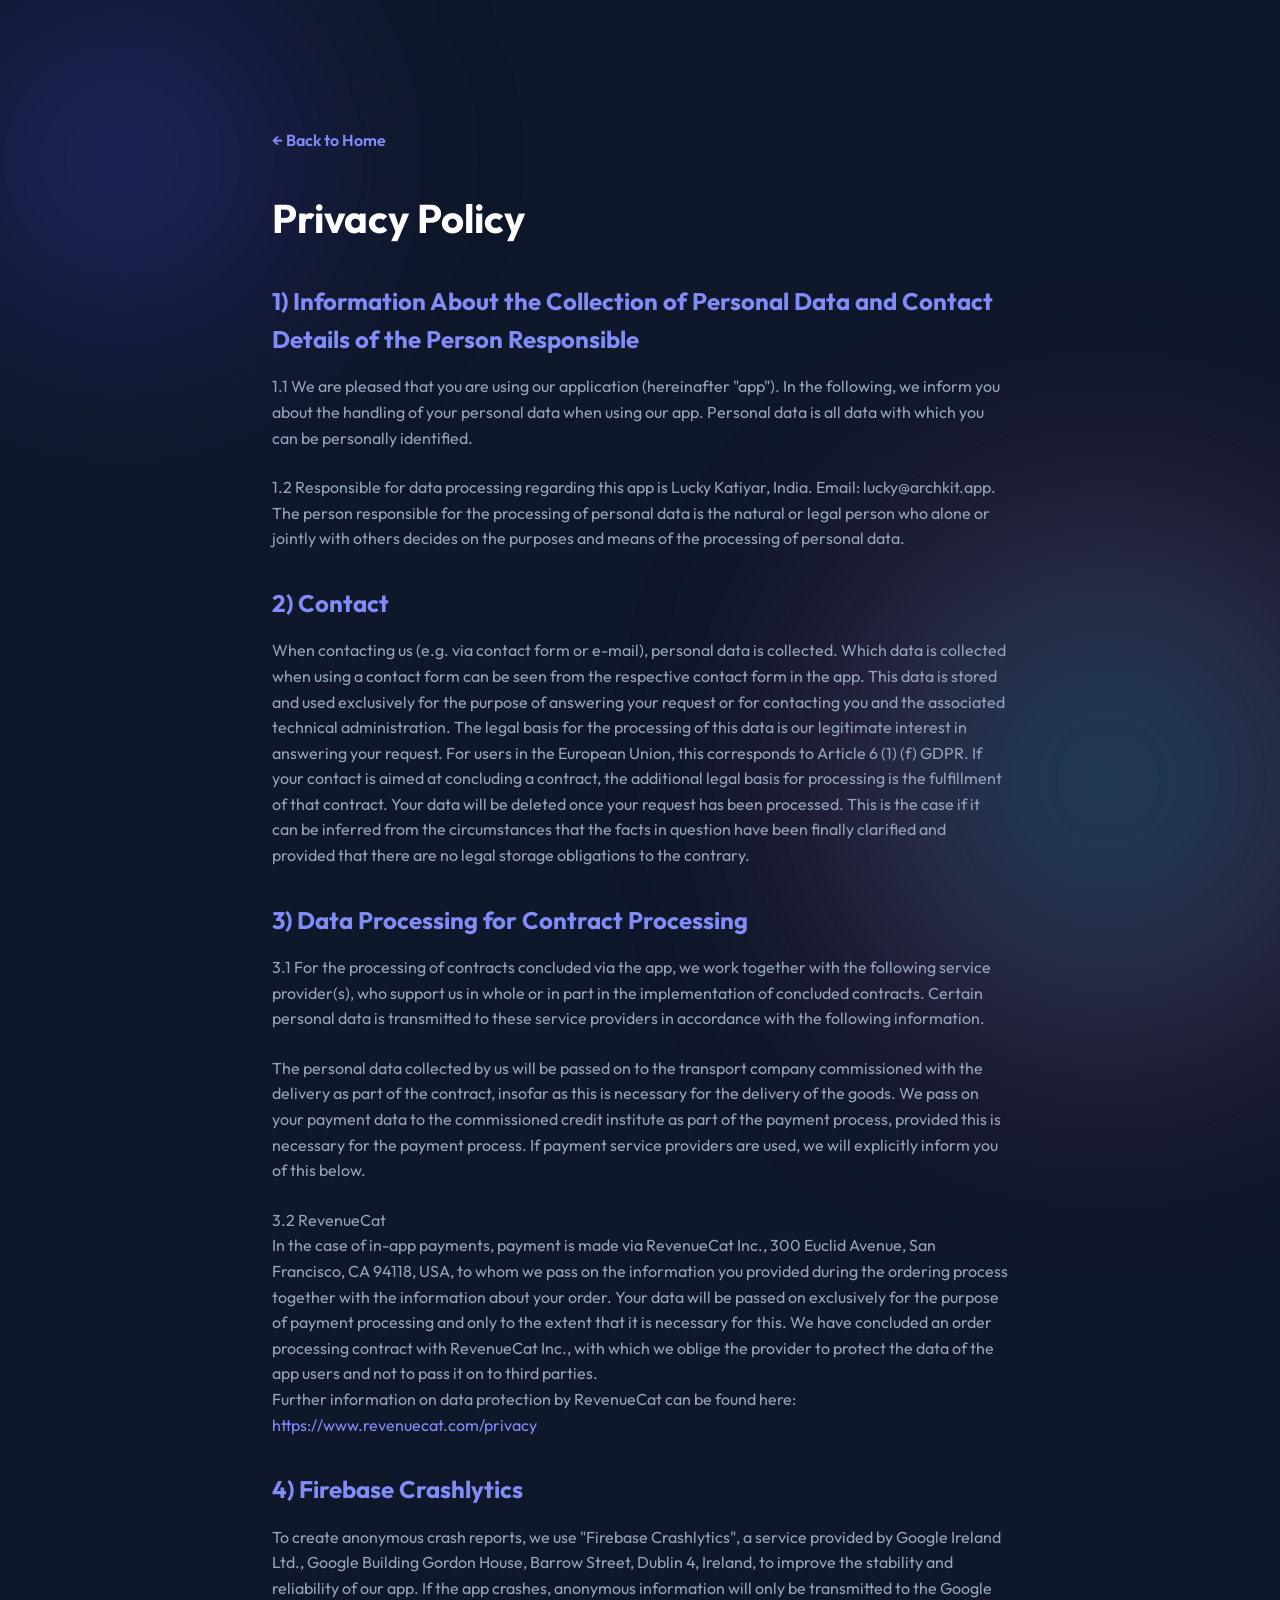
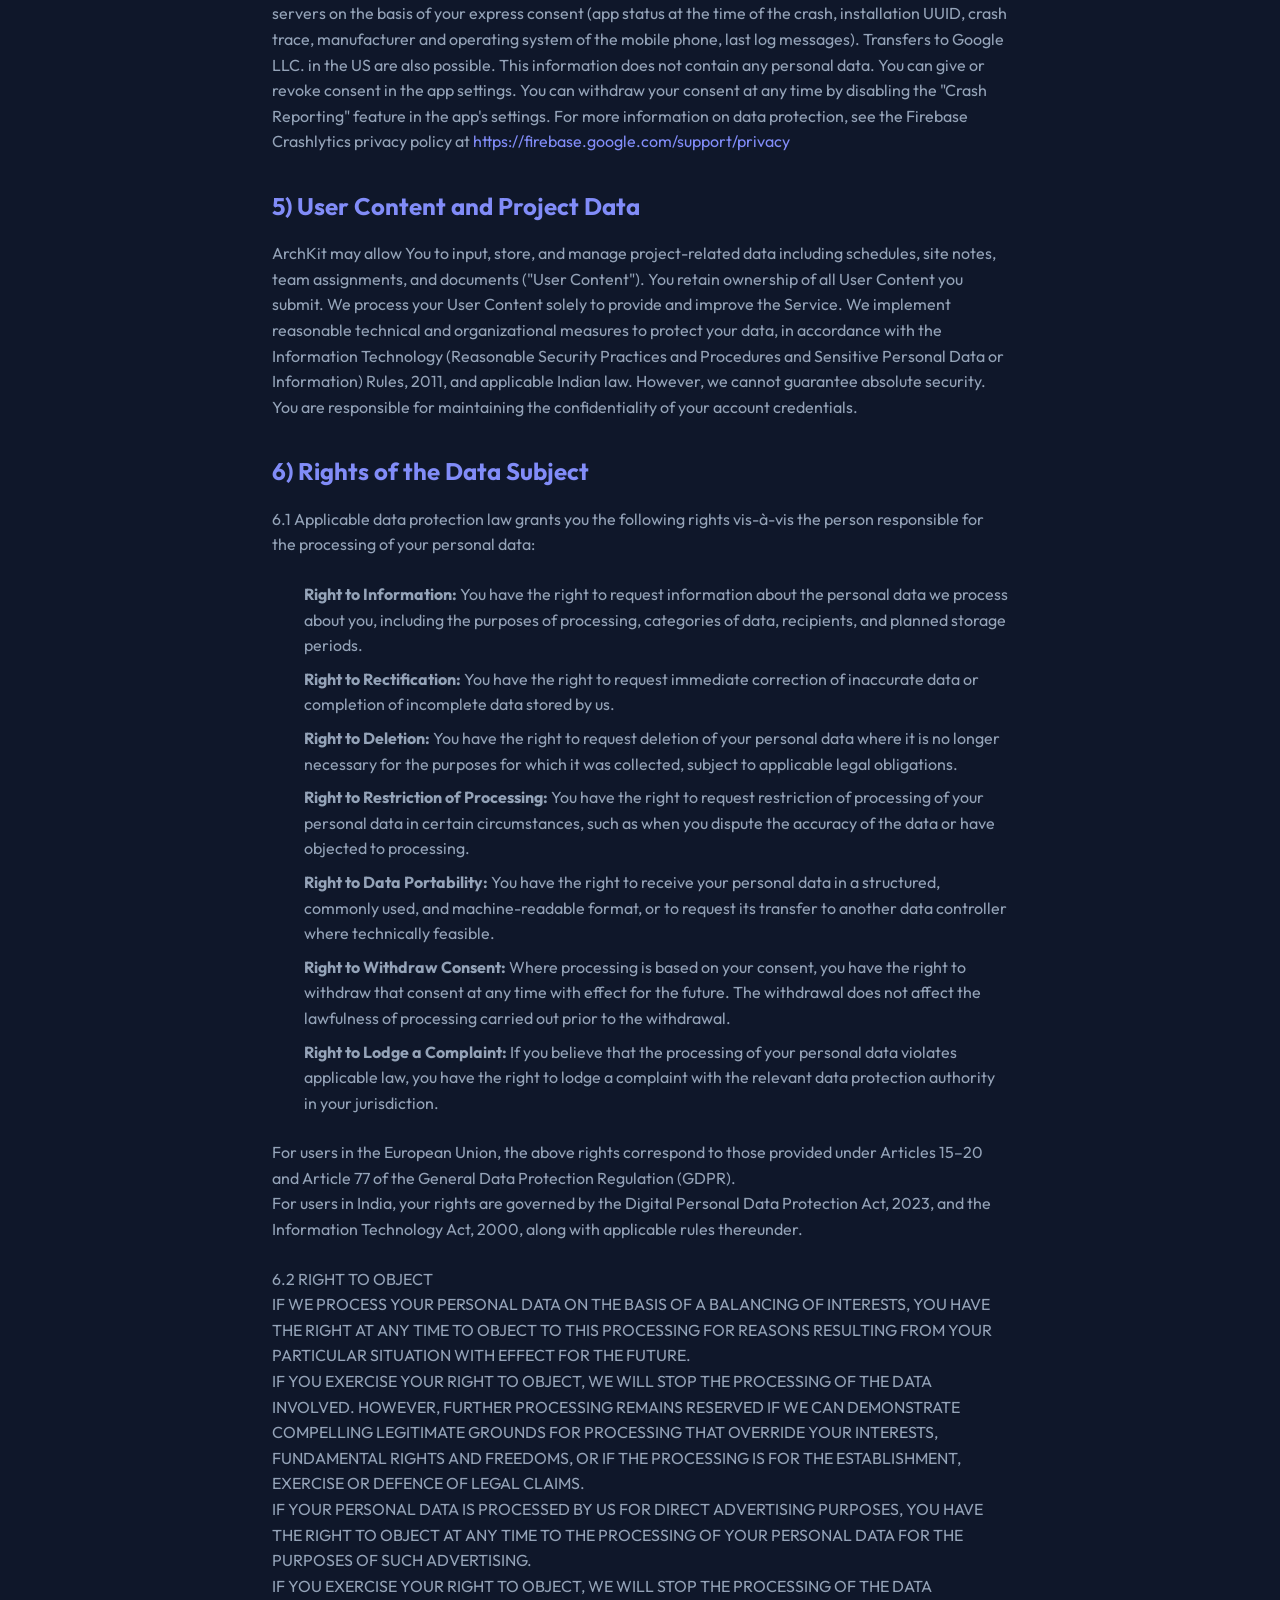
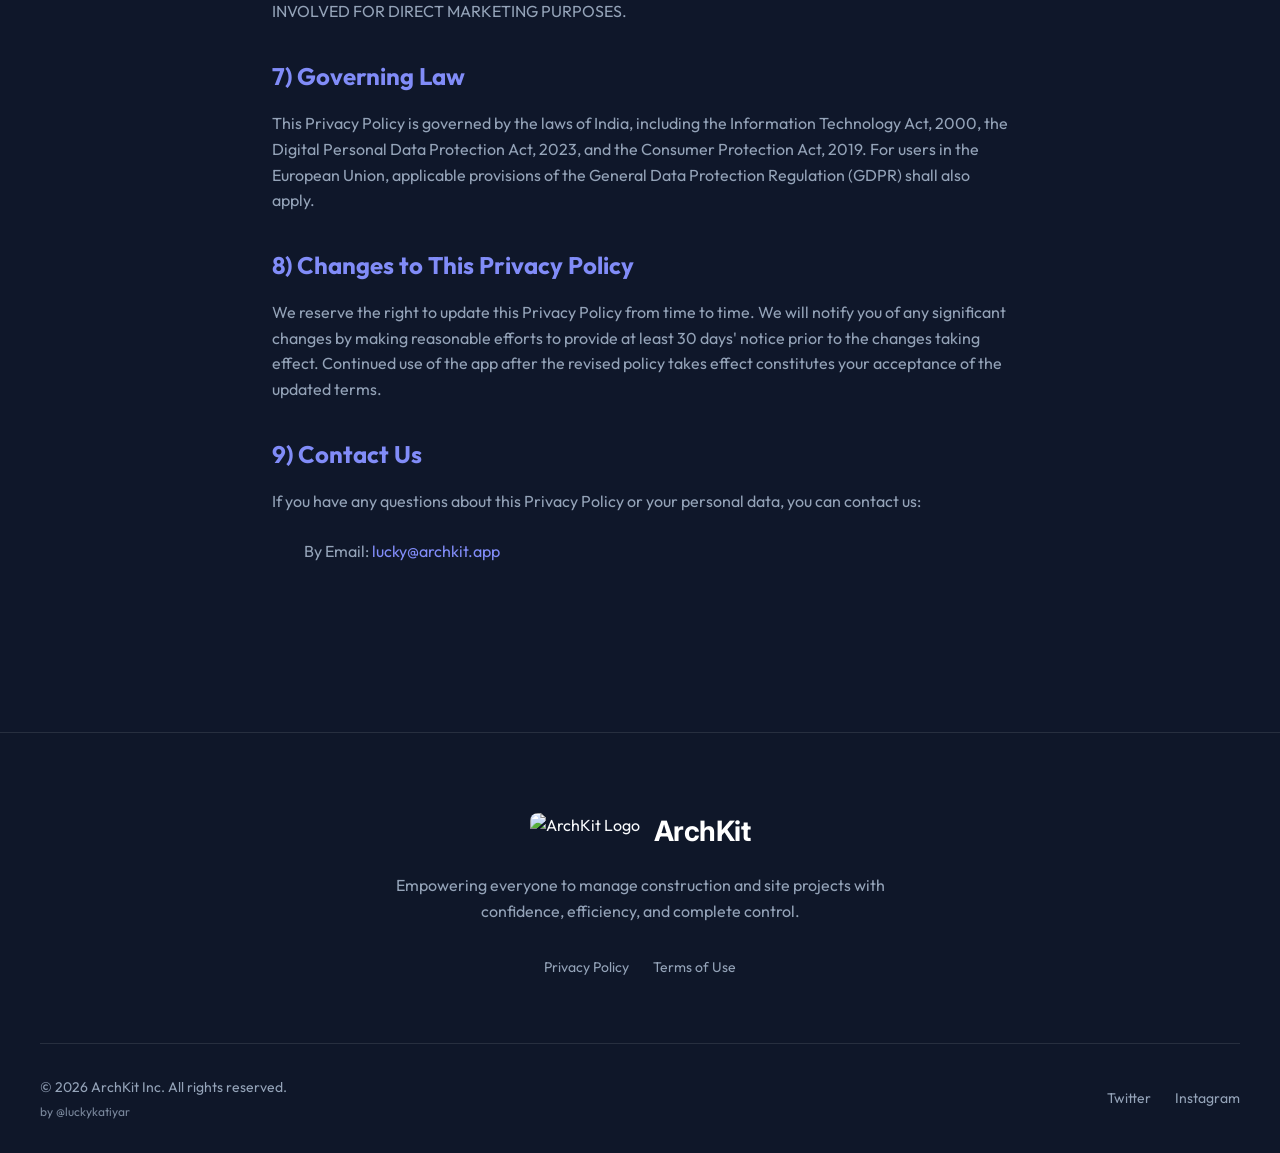
==== privacy.html @ 414cc67f "Add files via upload" ====
<!DOCTYPE html>
<html lang="en">
<head>
    <meta charset="UTF-8">
    <meta name="viewport" content="width=device-width, initial-scale=1.0">
    <title>Privacy Policy | ArchKit</title>
    <meta name="description" content="Privacy Policy for ArchKit app.">
    <link rel="preconnect" href="https://fonts.googleapis.com">
    <link rel="preconnect" href="https://fonts.gstatic.com" crossorigin>
    <link href="https://fonts.googleapis.com/css2?family=Architects+Daughter&family=Inter:wght@700&family=Outfit:wght@300;400;600;800&display=swap" rel="stylesheet">
    <link rel="stylesheet" href="style.css">
</head>
<body>
    <div class="bg-shape shape-1"></div>
    <div class="bg-shape shape-2"></div>

    <main>
        <section class="terms-section">
            <a href="index.html" class="back-link">&larr; Back to Home</a>
            <h1>Privacy Policy</h1>
            
            <h2>1) Information About the Collection of Personal Data and Contact Details of the Person Responsible</h2>
            <p>1.1 We are pleased that you are using our application (hereinafter "app"). In the following, we inform you about the handling of your personal data when using our app. Personal data is all data with which you can be personally identified.</p>
            <p>1.2 Responsible for data processing regarding this app is Lucky Katiyar, India. Email: lucky@archkit.app. The person responsible for the processing of personal data is the natural or legal person who alone or jointly with others decides on the purposes and means of the processing of personal data.</p>

            <h2>2) Contact</h2>
            <p>When contacting us (e.g. via contact form or e-mail), personal data is collected. Which data is collected when using a contact form can be seen from the respective contact form in the app. This data is stored and used exclusively for the purpose of answering your request or for contacting you and the associated technical administration. The legal basis for the processing of this data is our legitimate interest in answering your request. For users in the European Union, this corresponds to Article 6 (1) (f) GDPR. If your contact is aimed at concluding a contract, the additional legal basis for processing is the fulfillment of that contract. Your data will be deleted once your request has been processed. This is the case if it can be inferred from the circumstances that the facts in question have been finally clarified and provided that there are no legal storage obligations to the contrary.</p>

            <h2>3) Data Processing for Contract Processing</h2>
            <p>3.1 For the processing of contracts concluded via the app, we work together with the following service provider(s), who support us in whole or in part in the implementation of concluded contracts. Certain personal data is transmitted to these service providers in accordance with the following information.</p>
            <p>The personal data collected by us will be passed on to the transport company commissioned with the delivery as part of the contract, insofar as this is necessary for the delivery of the goods. We pass on your payment data to the commissioned credit institute as part of the payment process, provided this is necessary for the payment process. If payment service providers are used, we will explicitly inform you of this below.</p>
            <p>3.2 RevenueCat<br>
            In the case of in-app payments, payment is made via RevenueCat Inc., 300 Euclid Avenue, San Francisco, CA 94118, USA, to whom we pass on the information you provided during the ordering process together with the information about your order. Your data will be passed on exclusively for the purpose of payment processing and only to the extent that it is necessary for this. We have concluded an order processing contract with RevenueCat Inc., with which we oblige the provider to protect the data of the app users and not to pass it on to third parties.<br>
            Further information on data protection by RevenueCat can be found here: <a href="https://www.revenuecat.com/privacy" target="_blank" rel="noopener noreferrer" style="color: var(--primary-light); text-decoration: none;">https://www.revenuecat.com/privacy</a></p>

            <h2>4) Firebase Crashlytics</h2>
            <p>To create anonymous crash reports, we use "Firebase Crashlytics", a service provided by Google Ireland Ltd., Google Building Gordon House, Barrow Street, Dublin 4, Ireland, to improve the stability and reliability of our app. If the app crashes, anonymous information will only be transmitted to the Google servers on the basis of your express consent (app status at the time of the crash, installation UUID, crash trace, manufacturer and operating system of the mobile phone, last log messages). Transfers to Google LLC. in the US are also possible. This information does not contain any personal data. You can give or revoke consent in the app settings. You can withdraw your consent at any time by disabling the "Crash Reporting" feature in the app's settings. For more information on data protection, see the Firebase Crashlytics privacy policy at <a href="https://firebase.google.com/support/privacy" target="_blank" rel="noopener noreferrer" style="color: var(--primary-light); text-decoration: none;">https://firebase.google.com/support/privacy</a></p>

            <h2>5) User Content and Project Data</h2>
            <p>ArchKit may allow You to input, store, and manage project-related data including schedules, site notes, team assignments, and documents ("User Content"). You retain ownership of all User Content you submit. We process your User Content solely to provide and improve the Service. We implement reasonable technical and organizational measures to protect your data, in accordance with the Information Technology (Reasonable Security Practices and Procedures and Sensitive Personal Data or Information) Rules, 2011, and applicable Indian law. However, we cannot guarantee absolute security. You are responsible for maintaining the confidentiality of your account credentials.</p>

            <h2>6) Rights of the Data Subject</h2>
            <p>6.1 Applicable data protection law grants you the following rights vis-à-vis the person responsible for the processing of your personal data:</p>
            <ul style="color: var(--text-muted); line-height: 1.6; margin-bottom: 1.5rem; padding-left: 2rem;">
                <li style="margin-bottom: 0.5rem;"><strong>Right to Information:</strong> You have the right to request information about the personal data we process about you, including the purposes of processing, categories of data, recipients, and planned storage periods.</li>
                <li style="margin-bottom: 0.5rem;"><strong>Right to Rectification:</strong> You have the right to request immediate correction of inaccurate data or completion of incomplete data stored by us.</li>
                <li style="margin-bottom: 0.5rem;"><strong>Right to Deletion:</strong> You have the right to request deletion of your personal data where it is no longer necessary for the purposes for which it was collected, subject to applicable legal obligations.</li>
                <li style="margin-bottom: 0.5rem;"><strong>Right to Restriction of Processing:</strong> You have the right to request restriction of processing of your personal data in certain circumstances, such as when you dispute the accuracy of the data or have objected to processing.</li>
                <li style="margin-bottom: 0.5rem;"><strong>Right to Data Portability:</strong> You have the right to receive your personal data in a structured, commonly used, and machine-readable format, or to request its transfer to another data controller where technically feasible.</li>
                <li style="margin-bottom: 0.5rem;"><strong>Right to Withdraw Consent:</strong> Where processing is based on your consent, you have the right to withdraw that consent at any time with effect for the future. The withdrawal does not affect the lawfulness of processing carried out prior to the withdrawal.</li>
                <li style="margin-bottom: 0.5rem;"><strong>Right to Lodge a Complaint:</strong> If you believe that the processing of your personal data violates applicable law, you have the right to lodge a complaint with the relevant data protection authority in your jurisdiction.</li>
            </ul>
            <p>For users in the European Union, the above rights correspond to those provided under Articles 15–20 and Article 77 of the General Data Protection Regulation (GDPR).<br>
            For users in India, your rights are governed by the Digital Personal Data Protection Act, 2023, and the Information Technology Act, 2000, along with applicable rules thereunder.</p>

            <p>6.2 RIGHT TO OBJECT<br>
            IF WE PROCESS YOUR PERSONAL DATA ON THE BASIS OF A BALANCING OF INTERESTS, YOU HAVE THE RIGHT AT ANY TIME TO OBJECT TO THIS PROCESSING FOR REASONS RESULTING FROM YOUR PARTICULAR SITUATION WITH EFFECT FOR THE FUTURE.<br>
            IF YOU EXERCISE YOUR RIGHT TO OBJECT, WE WILL STOP THE PROCESSING OF THE DATA INVOLVED. HOWEVER, FURTHER PROCESSING REMAINS RESERVED IF WE CAN DEMONSTRATE COMPELLING LEGITIMATE GROUNDS FOR PROCESSING THAT OVERRIDE YOUR INTERESTS, FUNDAMENTAL RIGHTS AND FREEDOMS, OR IF THE PROCESSING IS FOR THE ESTABLISHMENT, EXERCISE OR DEFENCE OF LEGAL CLAIMS.<br>
            IF YOUR PERSONAL DATA IS PROCESSED BY US FOR DIRECT ADVERTISING PURPOSES, YOU HAVE THE RIGHT TO OBJECT AT ANY TIME TO THE PROCESSING OF YOUR PERSONAL DATA FOR THE PURPOSES OF SUCH ADVERTISING.<br>
            IF YOU EXERCISE YOUR RIGHT TO OBJECT, WE WILL STOP THE PROCESSING OF THE DATA INVOLVED FOR DIRECT MARKETING PURPOSES.</p>

            <h2>7) Governing Law</h2>
            <p>This Privacy Policy is governed by the laws of India, including the Information Technology Act, 2000, the Digital Personal Data Protection Act, 2023, and the Consumer Protection Act, 2019. For users in the European Union, applicable provisions of the General Data Protection Regulation (GDPR) shall also apply.</p>

            <h2>8) Changes to This Privacy Policy</h2>
            <p>We reserve the right to update this Privacy Policy from time to time. We will notify you of any significant changes by making reasonable efforts to provide at least 30 days' notice prior to the changes taking effect. Continued use of the app after the revised policy takes effect constitutes your acceptance of the updated terms.</p>

            <h2>9) Contact Us</h2>
            <p>If you have any questions about this Privacy Policy or your personal data, you can contact us:</p>
            <ul style="color: var(--text-muted); line-height: 1.6; margin-bottom: 1.5rem; padding-left: 2rem;">
                <li style="margin-bottom: 0.5rem;">By Email: <a href="mailto:lucky@archkit.app" style="color: var(--primary-light); text-decoration: none;">lucky@archkit.app</a></li>
            </ul>
        </section>
    </main>

    <footer class="footer" id="footer">
        <div class="footer-container">
            <div class="footer-brand">
                <a href="index.html" class="footer-brand-container">
                    <img src="images/app-logo.png" alt="ArchKit Logo" class="footer-logo">
                    <span class="footer-brand-name">ArchKit</span>
                </a>
                <p>Empowering everyone to manage construction and site projects with confidence, efficiency, and complete control.</p>
                <div class="footer-legal-links">
                    <a href="privacy.html">Privacy Policy</a>
                    <a href="terms.html">Terms of Use</a>
                </div>
            </div>

        </div>
        <div class="footer-bottom">
            <div class="footer-copyright">
                <p>&copy; 2026 ArchKit Inc. All rights reserved.</p>
                <p class="footer-credit">by @luckykatiyar</p>
            </div>
            <div class="socials">
                <a href="#">Twitter</a>
                <a href="https://www.instagram.com/archkitapp" target="_blank" rel="noopener noreferrer">Instagram</a>
            </div>
        </div>
    </footer>

    <script src="script.js"></script>
</body>
</html>
---- style.css ----
:root {
    --primary: #4f46e5;
    --primary-light: #818cf8;
    --secondary: #06b6d4;
    --accent: #ec4899;
    --bg-dark: #0f172a;
    --bg-card: rgba(30, 41, 59, 0.7);
    --text-main: #f8fafc;
    --text-muted: #94a3b8;
    --border: rgba(255, 255, 255, 0.1);
    --glass-bg: rgba(15, 23, 42, 0.6);
}

* {
    margin: 0;
    padding: 0;
    box-sizing: border-box;
}

body {
    font-family: 'Outfit', sans-serif;
    background-color: var(--bg-dark);
    color: var(--text-main);
    overflow-x: hidden;
    line-height: 1.6;
}

/* Background Animated Shapes */
.bg-shape {
    position: absolute;
    border-radius: 50%;
    filter: blur(100px);
    z-index: -1;
    animation: float 20s infinite alternate;
}

.shape-1 {
    width: 500px;
    height: 500px;
    background: radial-gradient(circle, rgba(79,70,229,0.4) 0%, rgba(0,0,0,0) 70%);
    top: -10%;
    left: -10%;
}

.shape-2 {
    width: 600px;
    height: 600px;
    background: radial-gradient(circle, rgba(6,182,212,0.3) 0%, rgba(236,72,153,0.2) 70%);
    bottom: -20%;
    right: -10%;
    animation-delay: -5s;
}

@keyframes float {
    0% { transform: translate(0, 0) scale(1); }
    50% { transform: translate(50px, 50px) scale(1.1); }
    100% { transform: translate(-50px, 100px) scale(0.9); }
}

/* Typography & Utilities */
a { text-decoration: none; color: inherit; }
ul { list-style: none; }

.btn {
    display: inline-flex;
    align-items: center;
    justify-content: center;
    padding: 0.75rem 1.5rem;
    border-radius: 9999px;
    font-weight: 600;
    transition: all 0.3s ease;
    cursor: pointer;
    border: 1px solid transparent;
    gap: 0.5rem;
}

.btn-primary {
    background: linear-gradient(135deg, var(--primary), var(--secondary));
    color: white;
    box-shadow: 0 4px 15px rgba(79, 70, 229, 0.3);
}

.btn-primary:hover {
    transform: translateY(-2px);
    box-shadow: 0 8px 25px rgba(79, 70, 229, 0.5);
}

.btn-outline {
    border-color: var(--border);
    color: var(--text-main);
}

.btn-outline:hover {
    background: rgba(255, 255, 255, 0.05);
    border-color: rgba(255, 255, 255, 0.2);
}

.btn-glass {
    background: rgba(255, 255, 255, 0.05);
    backdrop-filter: blur(10px);
    border: 1px solid var(--border);
}

.btn-glass:hover {
    background: rgba(255, 255, 255, 0.1);
}

.btn-large {
    padding: 1rem 2rem;
    font-size: 1.1rem;
}

/* Navbar */
.navbar {
    position: fixed;
    top: 0;
    left: 0;
    width: 100%;
    padding: 1.5rem 0;
    z-index: 100;
    transition: all 0.3s ease;
}

.navbar.scrolled {
    padding: 1rem 0;
    background: var(--glass-bg);
    backdrop-filter: blur(12px);
    border-bottom: 1px solid var(--border);
}

.nav-container {
    max-width: 1200px;
    margin: 0 auto;
    padding: 0 2rem;
    display: flex;
    justify-content: space-between;
    align-items: center;
}

.logo {
    font-size: 1.5rem;
    font-weight: 800;
    letter-spacing: -0.5px;
}

.logo span {
    color: var(--secondary);
}

.nav-links {
    display: flex;
    gap: 2rem;
}

.nav-links a {
    font-weight: 400;
    color: var(--text-muted);
    transition: color 0.3s ease;
}

.nav-links a:hover {
    color: var(--text-main);
}

.nav-actions {
    display: flex;
    gap: 1rem;
}

.mobile-menu-btn {
    display: none;
    background: none;
    border: none;
    cursor: pointer;
    flex-direction: column;
    gap: 5px;
}

.mobile-menu-btn span {
    width: 25px;
    height: 2px;
    background: var(--text-main);
    transition: 0.3s;
}

/* Hero Section */
.hero {
    min-height: 100vh;
    display: flex;
    align-items: center;
    max-width: 1200px;
    margin: 0 auto;
    padding: 8rem 2rem 4rem;
    gap: 4rem;
}

.hero-content {
    flex: 1;
    opacity: 0;
    transform: translateY(30px);
    animation: fadeUp 1s ease forwards 0.2s;
}

@keyframes fadeUp {
    to { opacity: 1; transform: translateY(0); }
}

.badge {
    display: inline-block;
    padding: 0.5rem 1rem;
    background: rgba(79, 70, 229, 0.1);
    border: 1px solid rgba(79, 70, 229, 0.3);
    border-radius: 9999px;
    color: var(--primary-light);
    font-size: 0.875rem;
    font-weight: 600;
    margin-bottom: 1.5rem;
}

.hero-brand {
    display: inline-flex;
    align-items: center;
    gap: 1.25rem;
    margin-bottom: 2rem;
    transition: transform 0.3s ease;
}

.hero-brand:hover {
    transform: translateY(-2px);
}

.hero-logo {
    width: 64px;
    height: auto;
    border-radius: 12px;
    box-shadow: 0 10px 25px rgba(0,0,0,0.3);
}

.hero-brand-name {
    font-family: 'Inter', sans-serif;
    font-weight: 700;
    font-size: 3.5rem;
    color: #ffffff;
    letter-spacing: -1.5px;
    line-height: 1;
}

.hero-title {
    font-size: 4rem;
    font-weight: 800;
    line-height: 1.1;
    margin-bottom: 1.5rem;
}

.hero-title span {
    background: linear-gradient(to right, var(--primary-light), var(--secondary), var(--accent));
    -webkit-background-clip: text;
    -webkit-text-fill-color: transparent;
}

.hero-subtitle {
    font-size: 1.125rem;
    color: var(--text-muted);
    margin-bottom: 2.5rem;
    max-width: 90%;
}

.coming-soon-badge {
    display: inline-block;
    padding: 0.75rem 2rem;
    background: linear-gradient(135deg, rgba(6, 182, 212, 0.15), rgba(236, 72, 153, 0.15));
    border: 1px solid rgba(255, 255, 255, 0.15);
    backdrop-filter: blur(10px);
    border-radius: 9999px;
    font-size: 1.25rem;
    font-weight: 600;
    color: var(--text-main);
    letter-spacing: 2px;
    text-transform: uppercase;
    margin-top: 2rem;
    box-shadow: 0 4px 15px rgba(6, 182, 212, 0.15);
    animation: pulseGlow 2s infinite alternate;
}

@keyframes pulseGlow {
    from { box-shadow: 0 4px 15px rgba(6, 182, 212, 0.15); }
    to { box-shadow: 0 4px 30px rgba(236, 72, 153, 0.4); border-color: rgba(236, 72, 153, 0.4); }
}

.availability-container {
    display: flex;
    align-items: center;
    gap: 2.5rem;
    margin-top: 2rem;
}

.coming-soon-badge {
    margin-top: 0;
}

.store-badge {
    display: flex;
    align-items: center;
    gap: 0.75rem;
    padding: 0.75rem 1.5rem;
    background: rgba(255, 255, 255, 0.05);
    border: 1px solid rgba(255, 255, 255, 0.1);
    border-radius: 9999px;
    backdrop-filter: blur(10px);
    font-weight: 600;
    color: var(--text-main);
    transition: all 0.3s ease;
    cursor: pointer;
}

.store-badge:hover {
    background: rgba(255, 255, 255, 0.1);
    border-color: rgba(255, 255, 255, 0.2);
    transform: translateY(-2px);
}

.creator-credit {
    margin-top: 1.5rem;
    font-family: 'Architects Daughter', cursive;
    font-size: 1.25rem;
    color: #ffffff;
    letter-spacing: 1px;
    opacity: 0.9;
}

.creator-name {
    font-weight: 700;
}

.marker-underline {
    position: relative;
    display: inline-block;
    z-index: 1;
}

.marker-underline::after {
    content: '';
    position: absolute;
    left: -2%;
    bottom: -5px;
    width: 104%;
    height: 15px;
    background: url('data:image/svg+xml;utf8,<svg viewBox="0 0 100 10" preserveAspectRatio="none" xmlns="http://www.w3.org/2000/svg"><path d="M0,7 Q50,0 100,7" stroke="%23ec4899" stroke-width="4" fill="none" stroke-linecap="round"/></svg>') no-repeat center;
    background-size: 100% 100%;
    z-index: -1;
}

.hero-cta {
    display: flex;
    gap: 1rem;
    margin-bottom: 4rem;
}

.hero-stats {
    display: flex;
    gap: 2rem;
    align-items: center;
}

.stat-divider {
    width: 1px;
    height: 40px;
    background: var(--border);
}

.stat h3 {
    font-size: 1.5rem;
    font-weight: 800;
    color: var(--text-main);
}

.stat p {
    font-size: 0.875rem;
    color: var(--text-muted);
}

/* Hero Visuals */
.hero-visual {
    flex: 1;
    position: relative;
    display: flex;
    justify-content: center;
    align-items: center;
}

.hero-image {
    max-width: 100%;
    height: auto;
    filter: drop-shadow(0 25px 50px rgba(0, 0, 0, 0.5));
}

.glass-card {
    background: var(--bg-card);
    backdrop-filter: blur(16px);
    border: 1px solid var(--border);
    border-radius: 1.5rem;
    box-shadow: 0 25px 50px -12px rgba(0, 0, 0, 0.5);
}

.main-card {
    width: 100%;
    height: 380px;
    position: absolute;
    top: 50%;
    left: 50%;
    transform: translate(-50%, -50%) rotateY(-10deg) rotateX(5deg);
    transition: transform 0.5s ease;
}

.main-card:hover {
    transform: translate(-50%, -50%) rotateY(0deg) rotateX(0deg);
}

.card-header {
    padding: 1.25rem;
    border-bottom: 1px solid var(--border);
    display: flex;
    align-items: center;
    gap: 1rem;
}

.dots { display: flex; gap: 6px; }
.dots span { width: 12px; height: 12px; border-radius: 50%; background: #ef4444; }
.dots span:nth-child(2) { background: #f59e0b; }
.dots span:nth-child(3) { background: #10b981; }

.card-header .title {
    font-weight: 600;
    font-size: 0.9rem;
    color: var(--text-muted);
}

.card-body {
    padding: 2rem;
    display: flex;
    flex-direction: column;
    gap: 1.5rem;
}

.progress-section .progress-info {
    display: flex;
    justify-content: space-between;
    margin-bottom: 0.5rem;
    font-size: 0.875rem;
    font-weight: 600;
}

.progress-bar {
    height: 8px;
    background: rgba(255, 255, 255, 0.1);
    border-radius: 4px;
    overflow: hidden;
}

.progress-bar .fill {
    height: 100%;
    background: var(--primary);
    border-radius: 4px;
    position: relative;
}

.progress-bar .fill.highlight {
    background: var(--secondary);
}

.progress-bar .fill::after {
    content: '';
    position: absolute;
    top: 0;
    left: 0;
    right: 0;
    bottom: 0;
    background: linear-gradient(90deg, transparent, rgba(255,255,255,0.2), transparent);
    animation: shimmer 2s infinite;
}

@keyframes shimmer {
    0% { transform: translateX(-100%); }
    100% { transform: translateX(100%); }
}

.floating-card {
    position: absolute;
    padding: 1rem;
    display: flex;
    align-items: center;
    gap: 1rem;
    animation: floatCard 6s infinite alternate;
}

.card-1 {
    top: 10%;
    right: -5%;
    animation-delay: 0s;
}

.card-2 {
    bottom: 10%;
    left: -10%;
    animation-delay: 2s;
}

@keyframes floatCard {
    0% { transform: translateY(0); }
    100% { transform: translateY(-20px); }
}

.floating-card .icon {
    width: 40px;
    height: 40px;
    background: rgba(255, 255, 255, 0.1);
    border-radius: 50%;
    display: flex;
    align-items: center;
    justify-content: center;
    font-size: 1.2rem;
}

.floating-card .info h4 {
    font-size: 0.875rem;
    margin-bottom: 0.25rem;
}

.floating-card .info p {
    font-size: 0.75rem;
    color: var(--text-muted);
}

/* Footer */
.footer {
    border-top: 1px solid var(--border);
    padding: 5rem 2rem 2rem;
    margin-top: 5rem;
    background: rgba(15, 23, 42, 0.8);
}

.footer-container {
    max-width: 1200px;
    margin: 0 auto;
    display: flex;
    flex-direction: column;
    align-items: center;
    text-align: center;
    margin-bottom: 4rem;
}

.footer-brand-container {
    display: inline-flex;
    align-items: center;
    gap: 0.875rem;
    text-decoration: none;
    transition: opacity 0.3s ease;
}

.footer-brand-container:hover {
    opacity: 0.8;
}

.footer-logo {
    height: 36px;
    width: auto;
    border-radius: 8px;
    display: block;
}

.footer-brand-name {
    font-family: 'Inter', sans-serif;
    font-weight: 700;
    font-size: 1.75rem;
    color: #ffffff;
    letter-spacing: -0.5px;
    line-height: 1;
}

.footer-brand p {
    color: var(--text-muted);
    margin-top: 1.5rem;
    max-width: 500px;
}

.footer-legal-links {
    margin-top: 2rem;
    display: flex;
    gap: 1.5rem;
    justify-content: center;
}

.footer-legal-links a {
    color: var(--text-muted);
    font-size: 0.875rem;
    text-decoration: none;
    transition: color 0.3s ease;
}

.footer-legal-links a:hover {
    color: var(--primary-light);
}

/* Terms Section */
.terms-section {
    padding: 8rem 2rem 4rem;
    max-width: 800px;
    margin: 0 auto;
    color: var(--text-main);
}

.terms-section h1 {
    font-size: 2.5rem;
    margin-bottom: 0.5rem;
    color: #ffffff;
}

.terms-section h2 {
    font-size: 1.5rem;
    margin-top: 2rem;
    margin-bottom: 1rem;
    color: var(--primary-light);
}

.terms-section p {
    color: var(--text-muted);
    line-height: 1.6;
    margin-bottom: 1.5rem;
}

.back-link {
    display: inline-block;
    margin-bottom: 2rem;
    color: var(--primary-light);
    text-decoration: none;
    font-weight: 600;
    transition: color 0.3s ease;
}

.back-link:hover {
    color: #ffffff;
}

.footer-links {
    display: grid;
    grid-template-columns: repeat(3, 1fr);
    gap: 2rem;
}

.link-group h4 {
    color: var(--text-main);
    margin-bottom: 1.5rem;
    font-weight: 600;
}

.link-group ul {
    display: flex;
    flex-direction: column;
    gap: 0.75rem;
}

.link-group a {
    color: var(--text-muted);
    transition: color 0.3s;
}

.link-group a:hover {
    color: var(--primary-light);
}

.footer-bottom {
    max-width: 1200px;
    margin: 0 auto;
    padding-top: 2rem;
    border-top: 1px solid var(--border);
    display: flex;
    justify-content: space-between;
    align-items: center;
    color: var(--text-muted);
    font-size: 0.875rem;
}

.footer-copyright {
    display: flex;
    flex-direction: column;
    gap: 0.25rem;
}

.footer-credit {
    font-size: 0.75rem;
    color: var(--text-muted);
    opacity: 0.8;
}

.socials {
    display: flex;
    gap: 1.5rem;
}

.socials a:hover {
    color: var(--text-main);
}

/* Responsive */
@media (max-width: 968px) {
    .hero {
        flex-direction: column;
        padding-top: 8rem;
        text-align: center;
    }

    .hero-title {
        font-size: 3rem;
    }

    .hero-subtitle {
        margin: 0 auto 2.5rem;
    }

    .hero-cta {
        justify-content: center;
    }

    .hero-stats {
        justify-content: center;
    }

    .hero-visual {
        width: 100%;
        max-width: 500px;
        margin-top: 2rem;
    }
    
    .floating-card {
        display: none;
    }

    .footer-container {
        grid-template-columns: 1fr;
    }
}

@media (max-width: 768px) {
    .nav-links, .nav-actions {
        display: none;
    }

    .mobile-menu-btn {
        display: flex;
    }

    .hero-title {
        font-size: 2.5rem;
    }

    .hero-cta {
        flex-direction: column;
    }
    
    .footer-links {
        grid-template-columns: 1fr 1fr;
    }
}

@media (max-width: 480px) {
    .hero-stats {
        flex-direction: column;
        gap: 1rem;
    }
    
    .stat-divider {
        width: 40px;
        height: 1px;
    }

    .footer-links {
        grid-template-columns: 1fr;
    }
    
    .footer-bottom {
        flex-direction: column;
        gap: 1rem;
        text-align: center;
    }
}
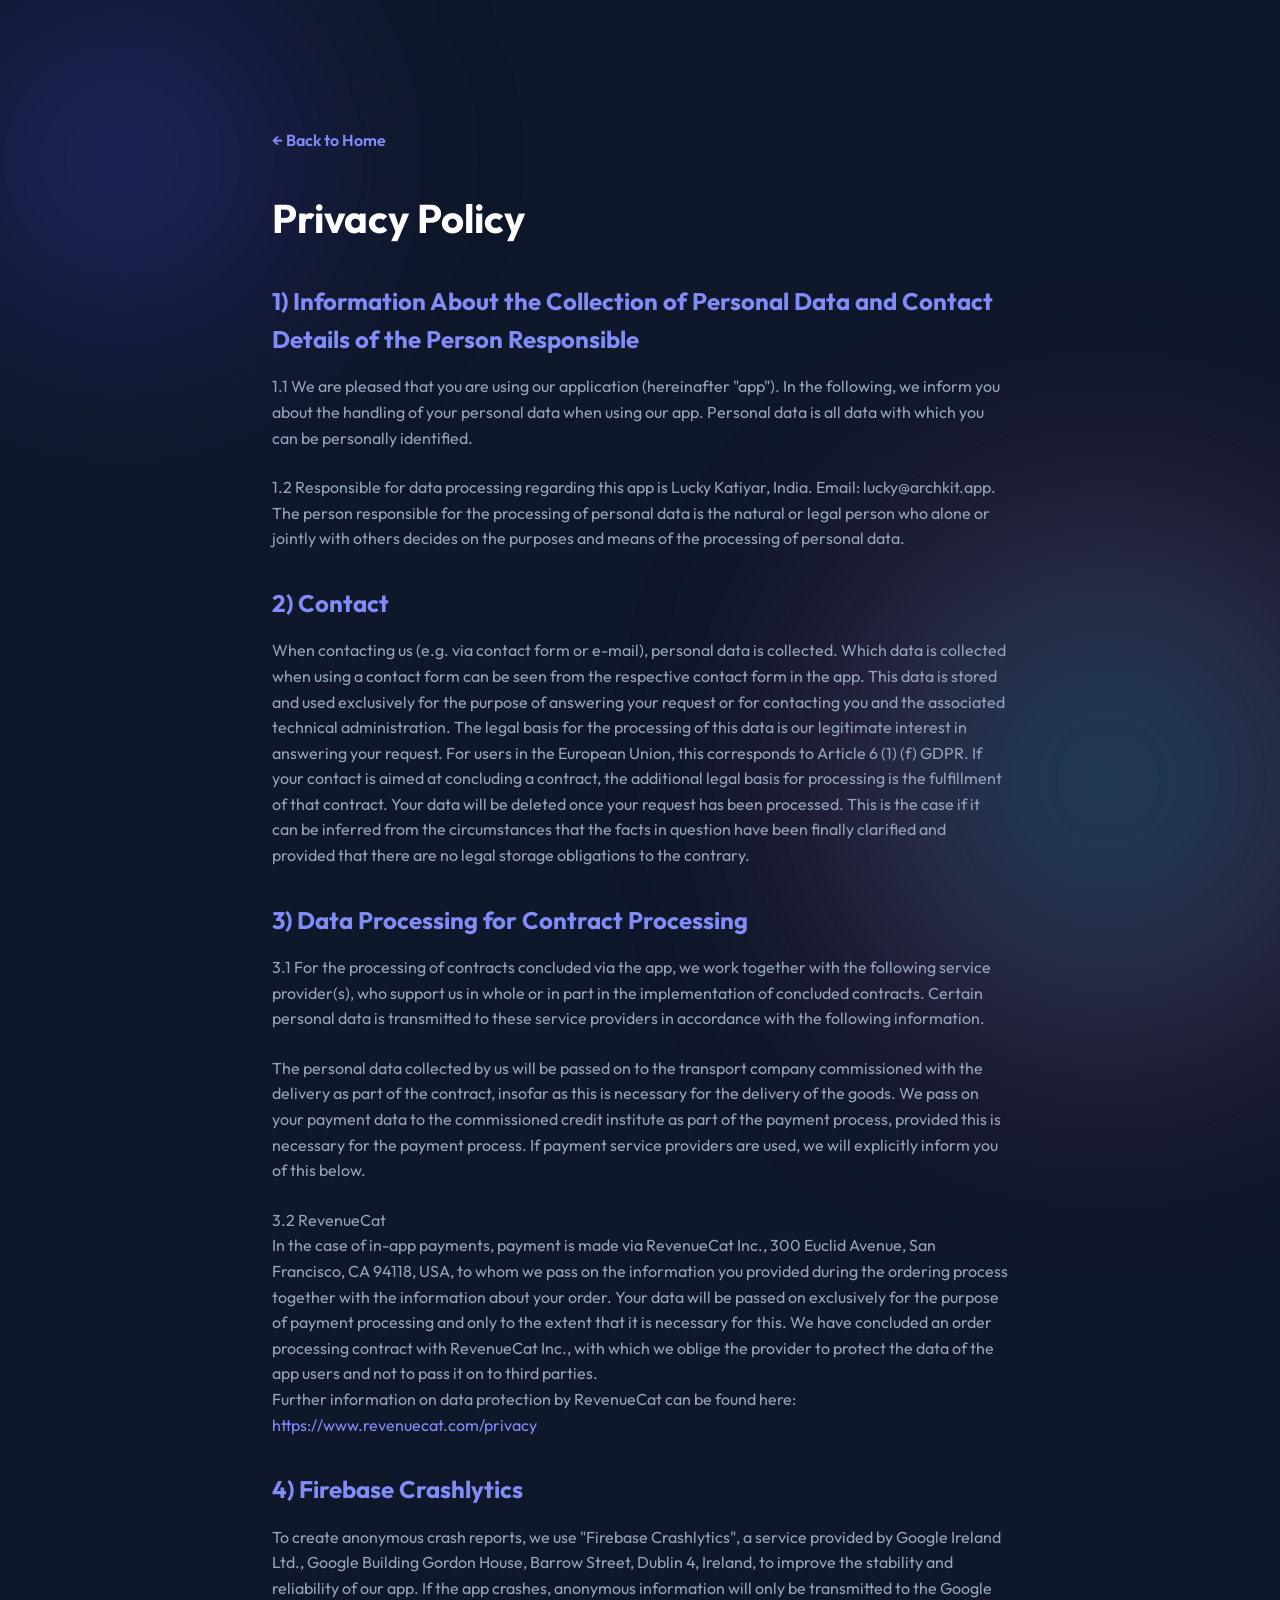
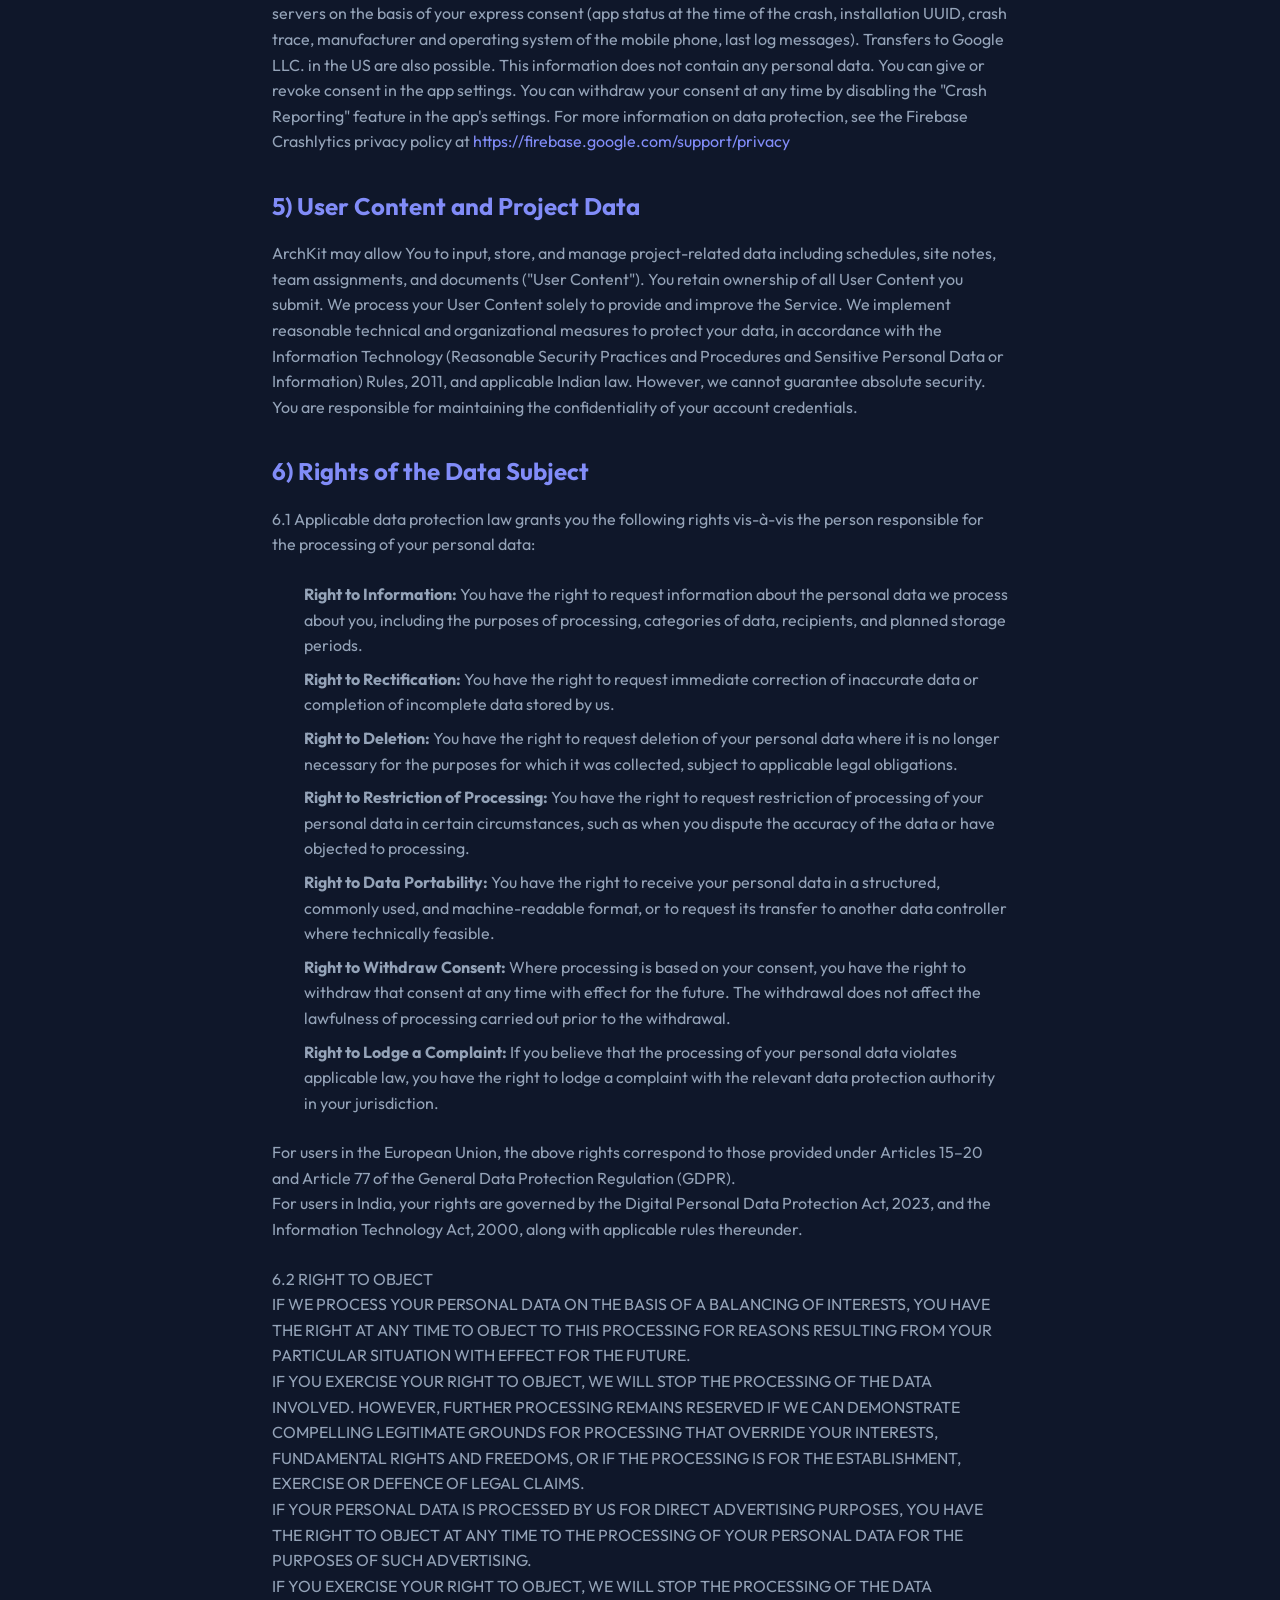
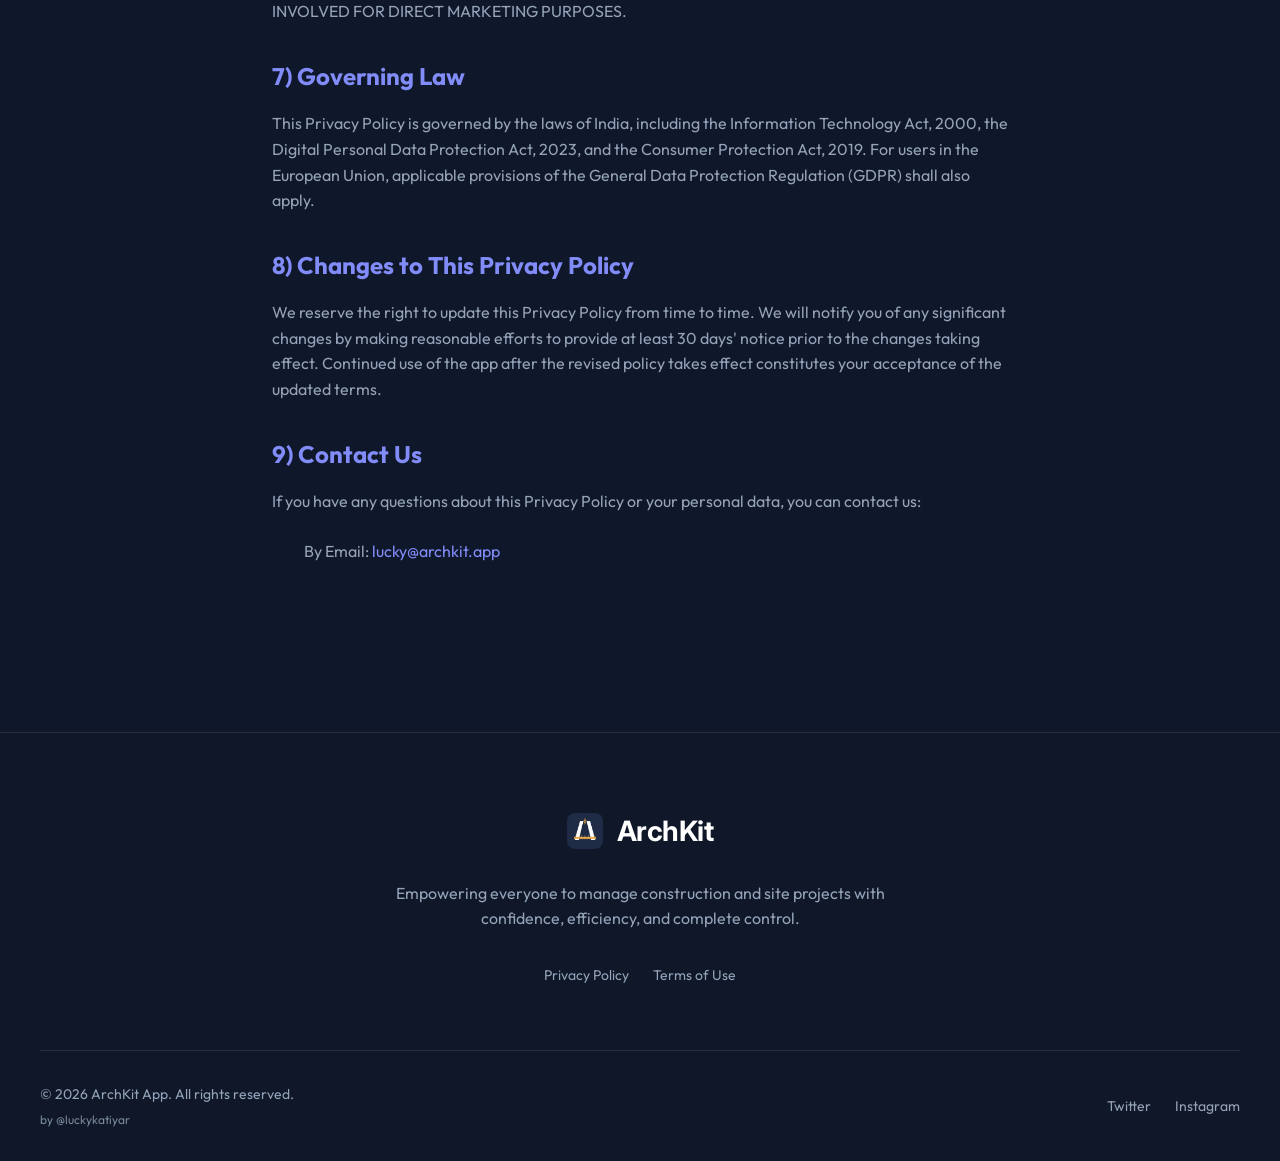
==== commit 648d7634: "Add files via upload" ====
--- a/privacy.html
+++ b/privacy.html
@@ -90,7 +90,7 @@
         </div>
         <div class="footer-bottom">
             <div class="footer-copyright">
-                <p>&copy; 2026 ArchKit Inc. All rights reserved.</p>
+                <p>&copy; 2026 ArchKit App. All rights reserved.</p>
                 <p class="footer-credit">by @luckykatiyar</p>
             </div>
             <div class="socials">
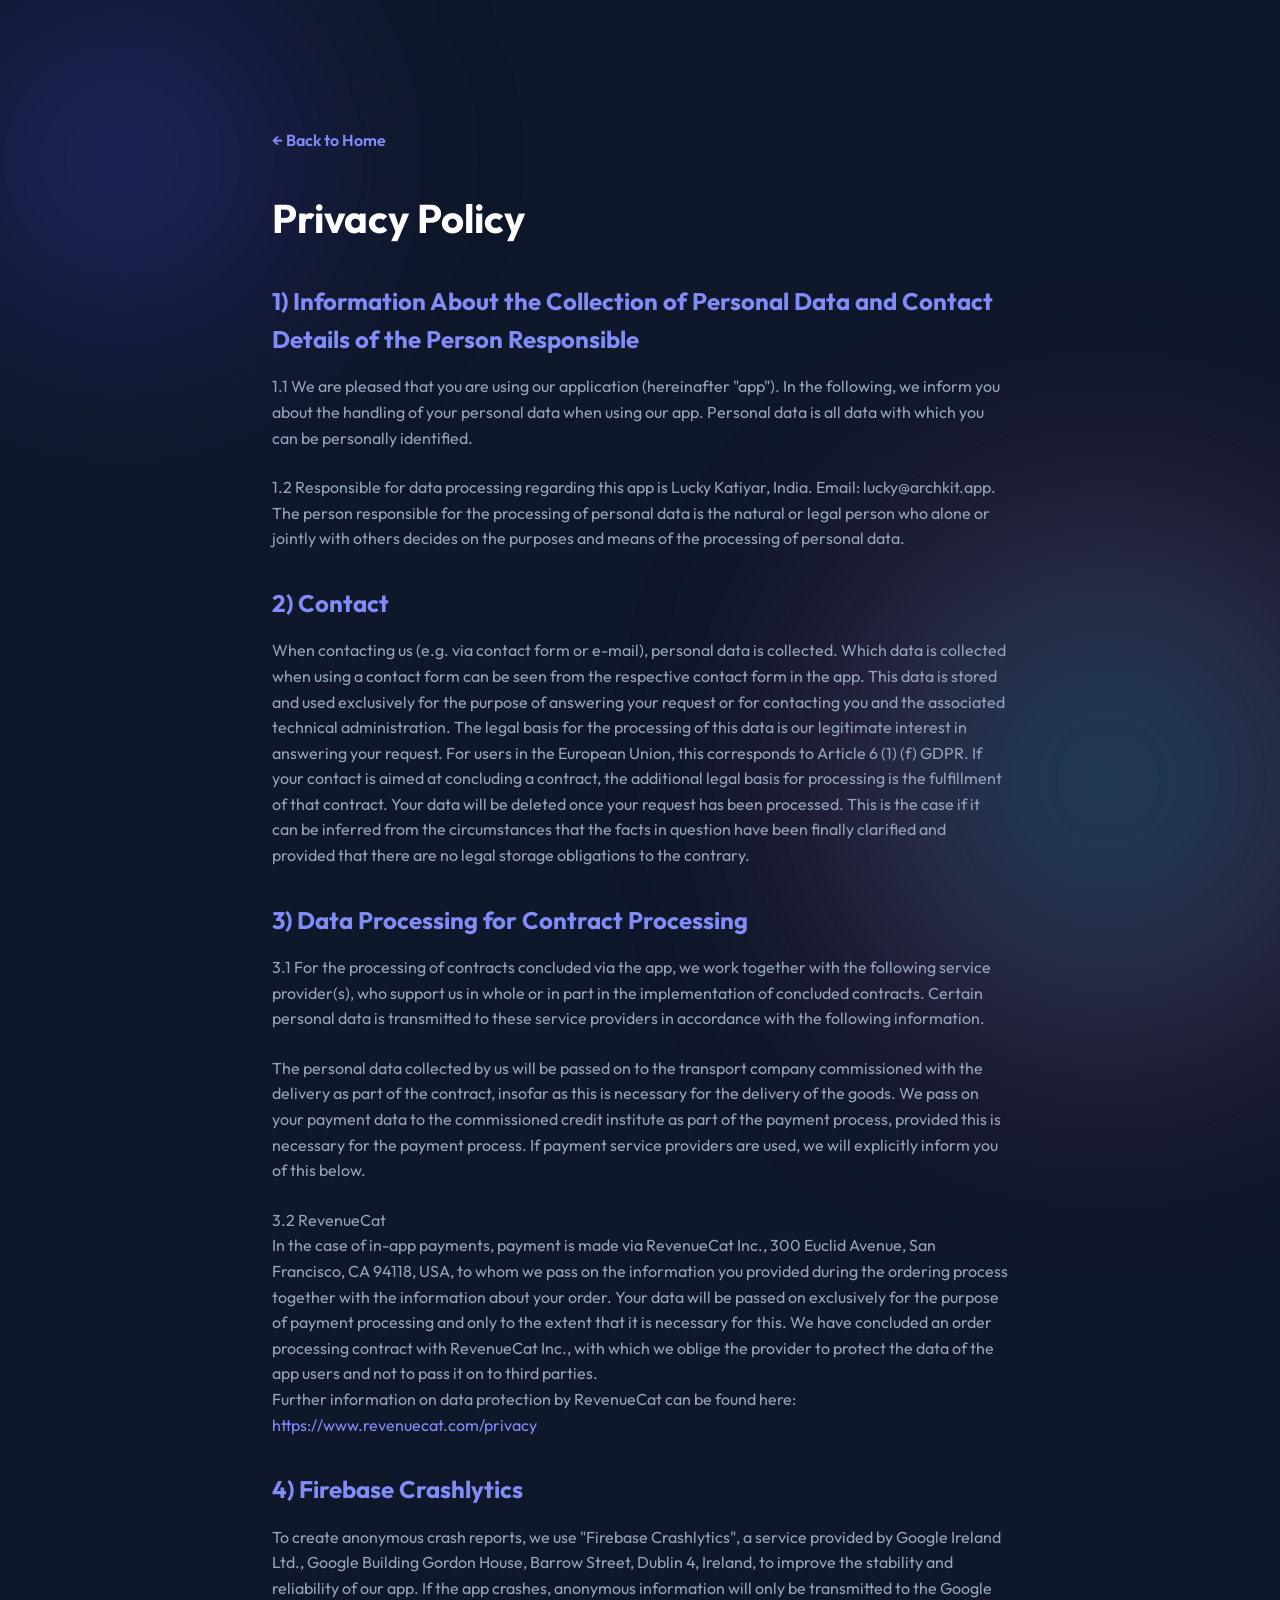
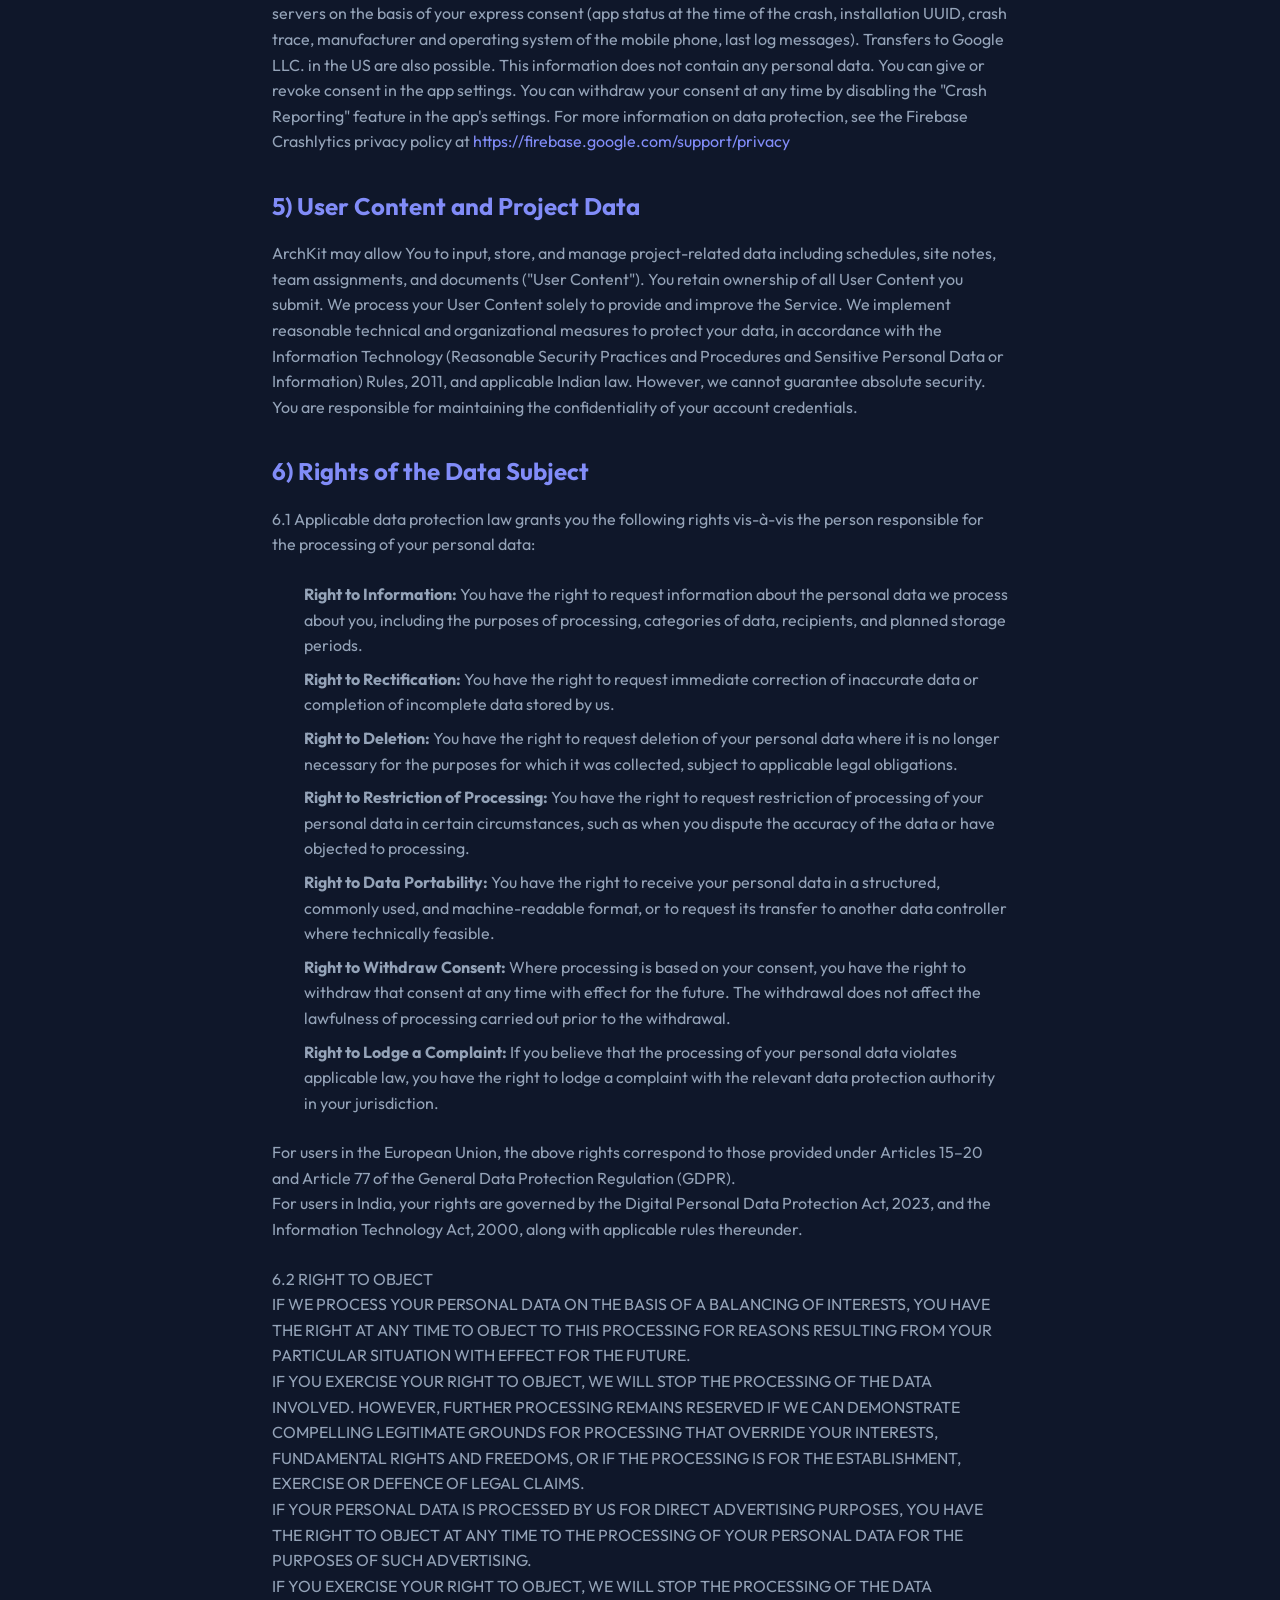
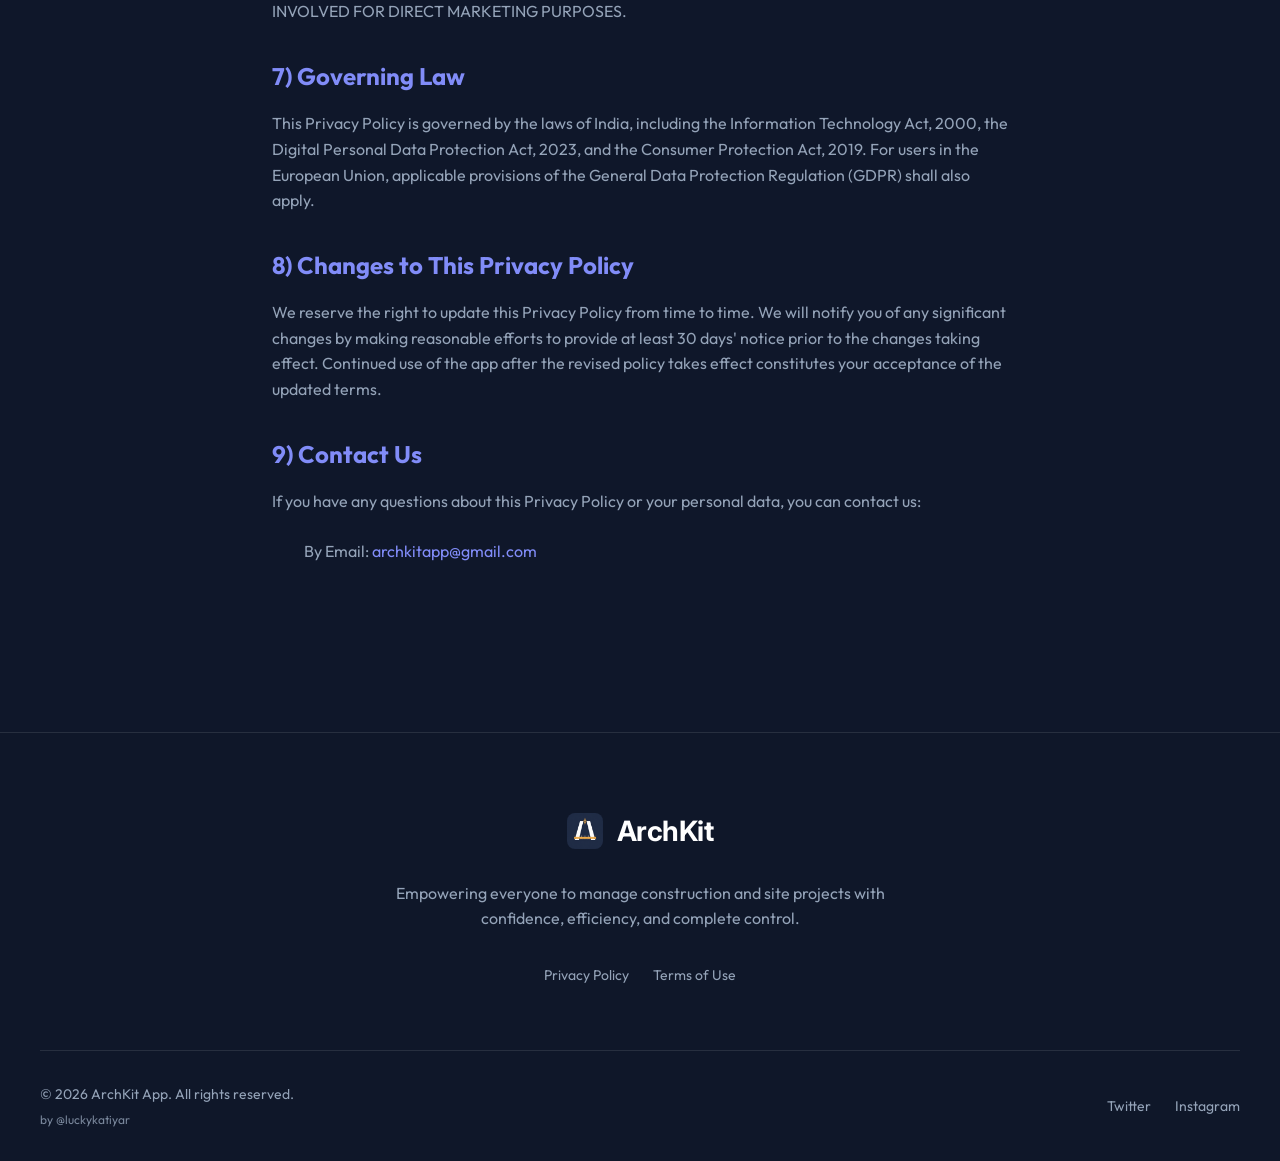
==== commit 1e109829: "Add files via upload" ====
--- a/privacy.html
+++ b/privacy.html
@@ -68,7 +68,7 @@
             <h2>9) Contact Us</h2>
             <p>If you have any questions about this Privacy Policy or your personal data, you can contact us:</p>
             <ul style="color: var(--text-muted); line-height: 1.6; margin-bottom: 1.5rem; padding-left: 2rem;">
-                <li style="margin-bottom: 0.5rem;">By Email: <a href="mailto:lucky@archkit.app" style="color: var(--primary-light); text-decoration: none;">lucky@archkit.app</a></li>
+                <li style="margin-bottom: 0.5rem;">By Email: <a href="mailto:archkitapp@gmail.com" style="color: var(--primary-light); text-decoration: none;">archkitapp@gmail.com</a></li>
             </ul>
         </section>
     </main>
--- a/style.css
+++ b/style.css
@@ -731,6 +731,11 @@
         margin-top: 2rem;
     }
     
+    .availability-container {
+        justify-content: center;
+    }
+
+    
     .floating-card {
         display: none;
     }
@@ -755,6 +760,22 @@
 
     .hero-cta {
         flex-direction: column;
+    }
+    
+    .availability-container {
+        flex-direction: column;
+        gap: 1.25rem;
+    }
+
+    .coming-soon-badge {
+        font-size: 1rem;
+        padding: 0.6rem 1.5rem;
+        letter-spacing: 1px;
+    }
+
+    .store-badge {
+        font-size: 0.9rem;
+        padding: 0.6rem 1.25rem;
     }
     
     .footer-links {
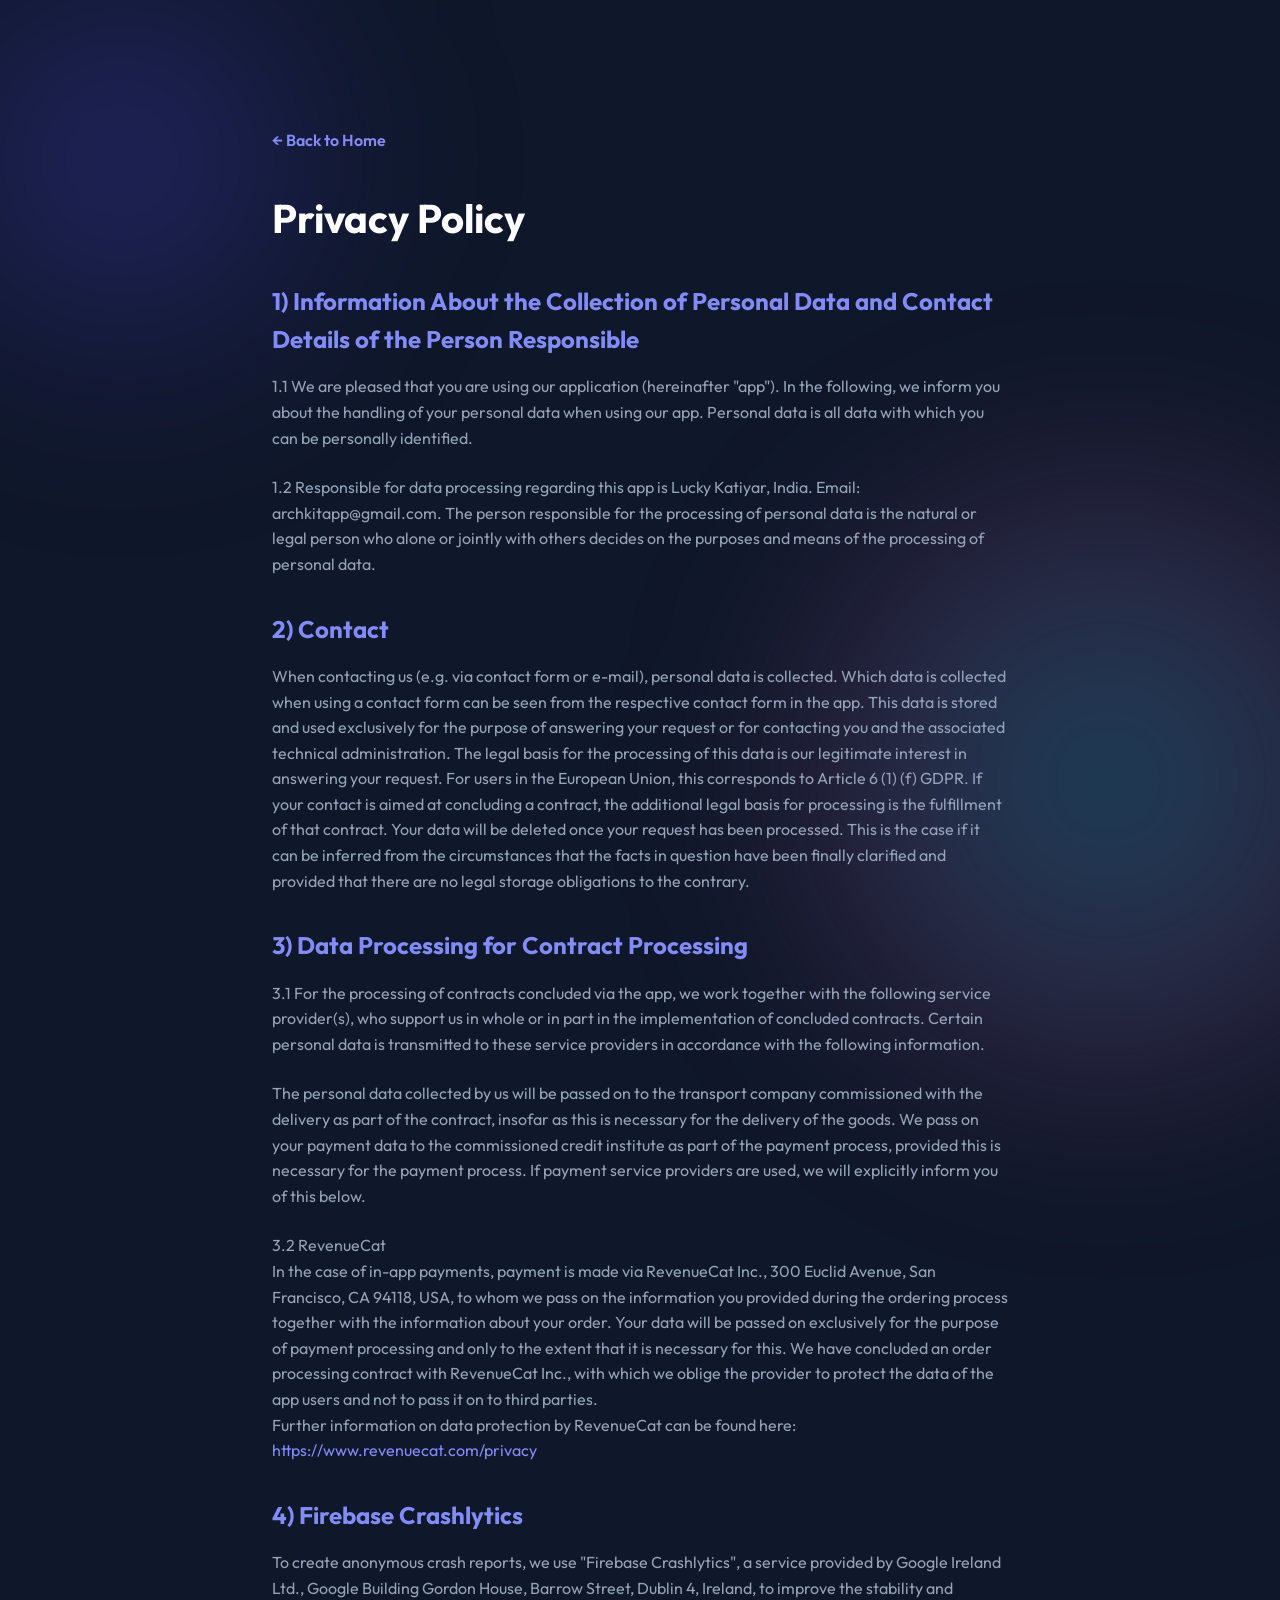
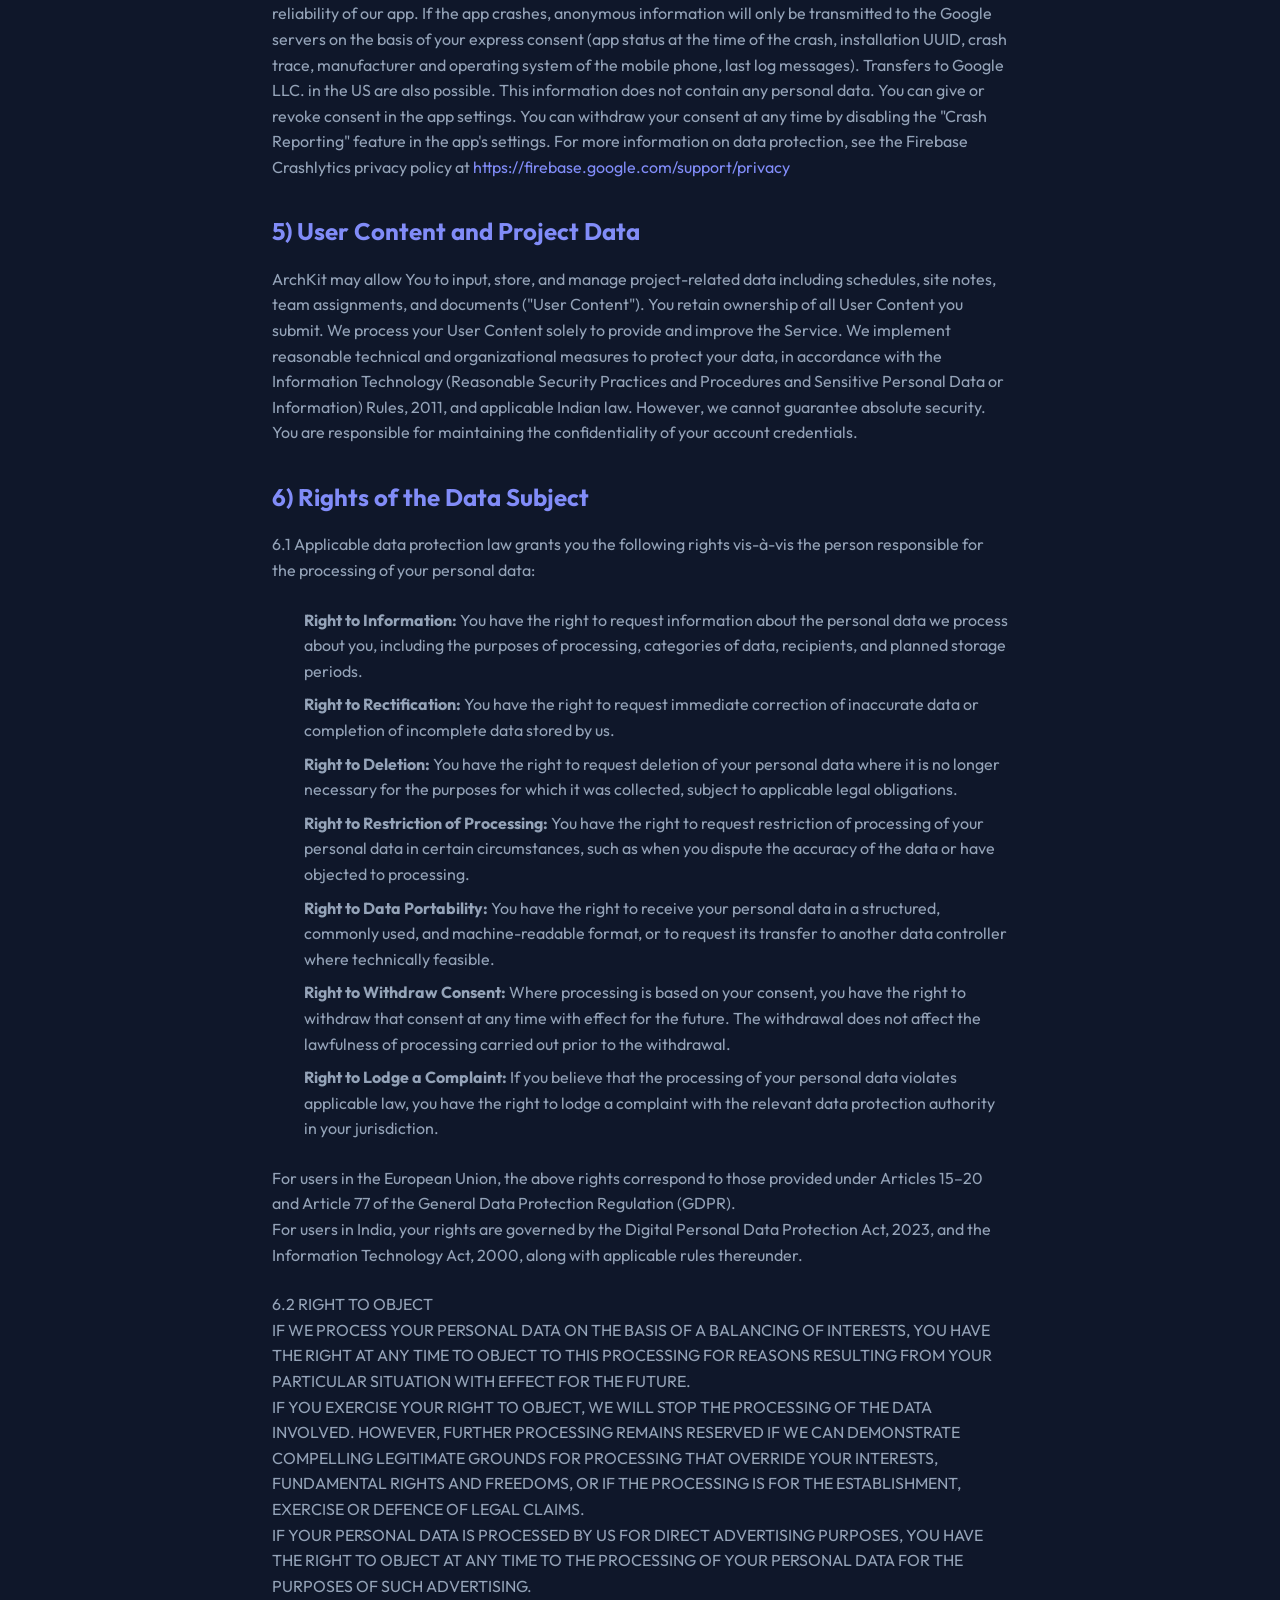
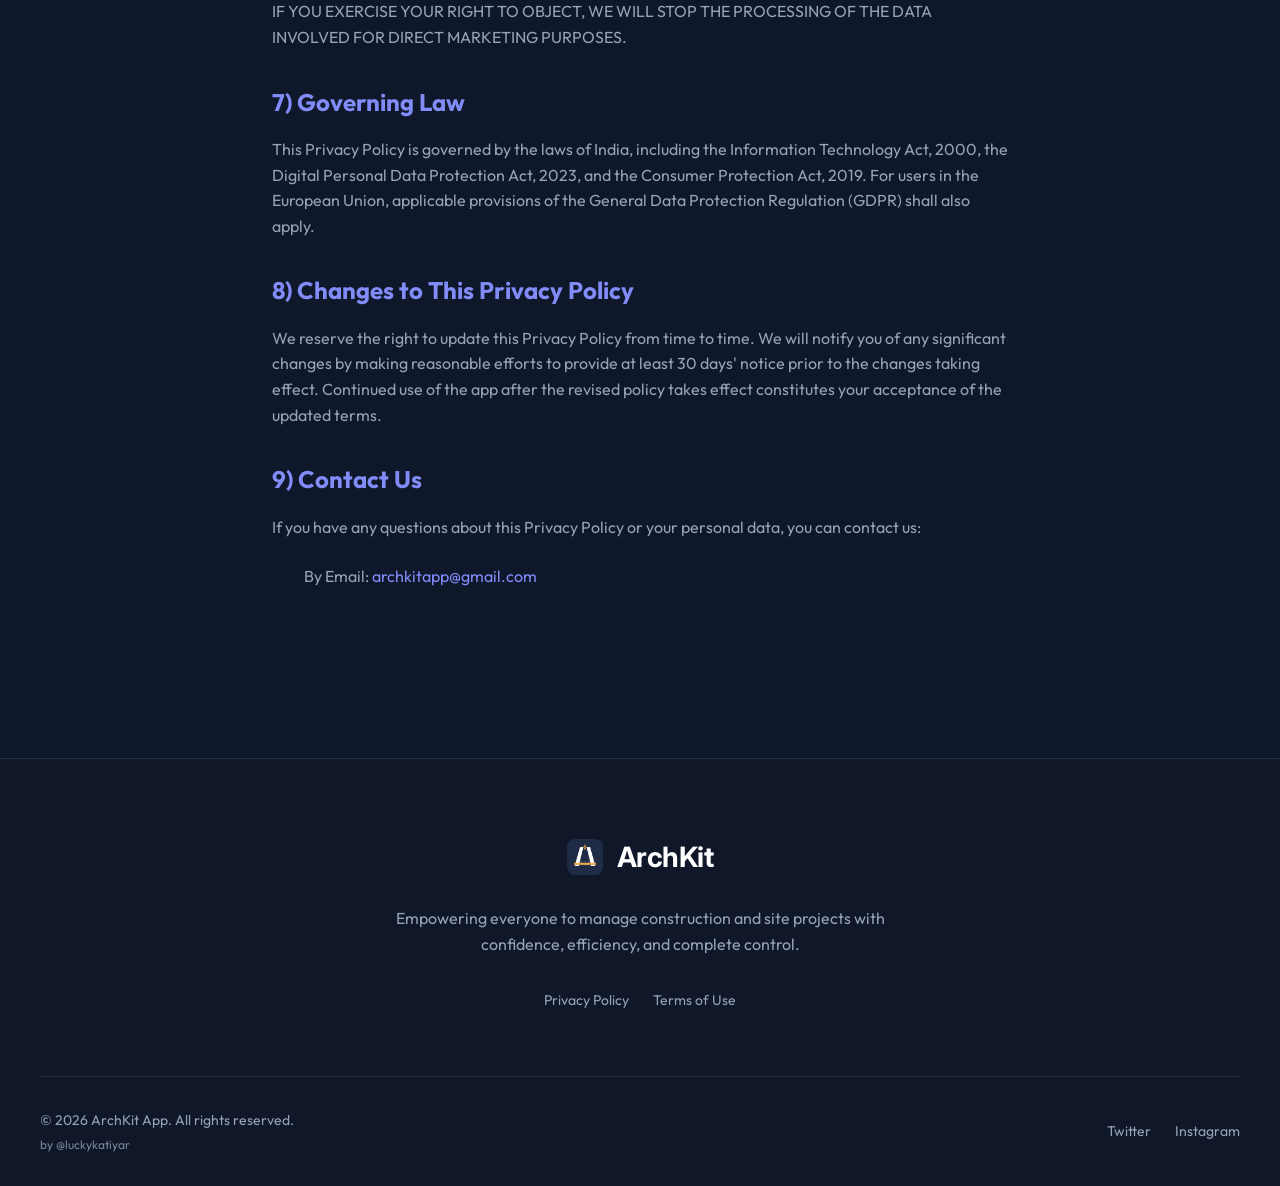
==== commit a21c57bd: "Add files via upload" ====
--- a/privacy.html
+++ b/privacy.html
@@ -21,7 +21,7 @@
             
             <h2>1) Information About the Collection of Personal Data and Contact Details of the Person Responsible</h2>
             <p>1.1 We are pleased that you are using our application (hereinafter "app"). In the following, we inform you about the handling of your personal data when using our app. Personal data is all data with which you can be personally identified.</p>
-            <p>1.2 Responsible for data processing regarding this app is Lucky Katiyar, India. Email: lucky@archkit.app. The person responsible for the processing of personal data is the natural or legal person who alone or jointly with others decides on the purposes and means of the processing of personal data.</p>
+            <p>1.2 Responsible for data processing regarding this app is Lucky Katiyar, India. Email: archkitapp@gmail.com. The person responsible for the processing of personal data is the natural or legal person who alone or jointly with others decides on the purposes and means of the processing of personal data.</p>
 
             <h2>2) Contact</h2>
             <p>When contacting us (e.g. via contact form or e-mail), personal data is collected. Which data is collected when using a contact form can be seen from the respective contact form in the app. This data is stored and used exclusively for the purpose of answering your request or for contacting you and the associated technical administration. The legal basis for the processing of this data is our legitimate interest in answering your request. For users in the European Union, this corresponds to Article 6 (1) (f) GDPR. If your contact is aimed at concluding a contract, the additional legal basis for processing is the fulfillment of that contract. Your data will be deleted once your request has been processed. This is the case if it can be inferred from the circumstances that the facts in question have been finally clarified and provided that there are no legal storage obligations to the contrary.</p>
